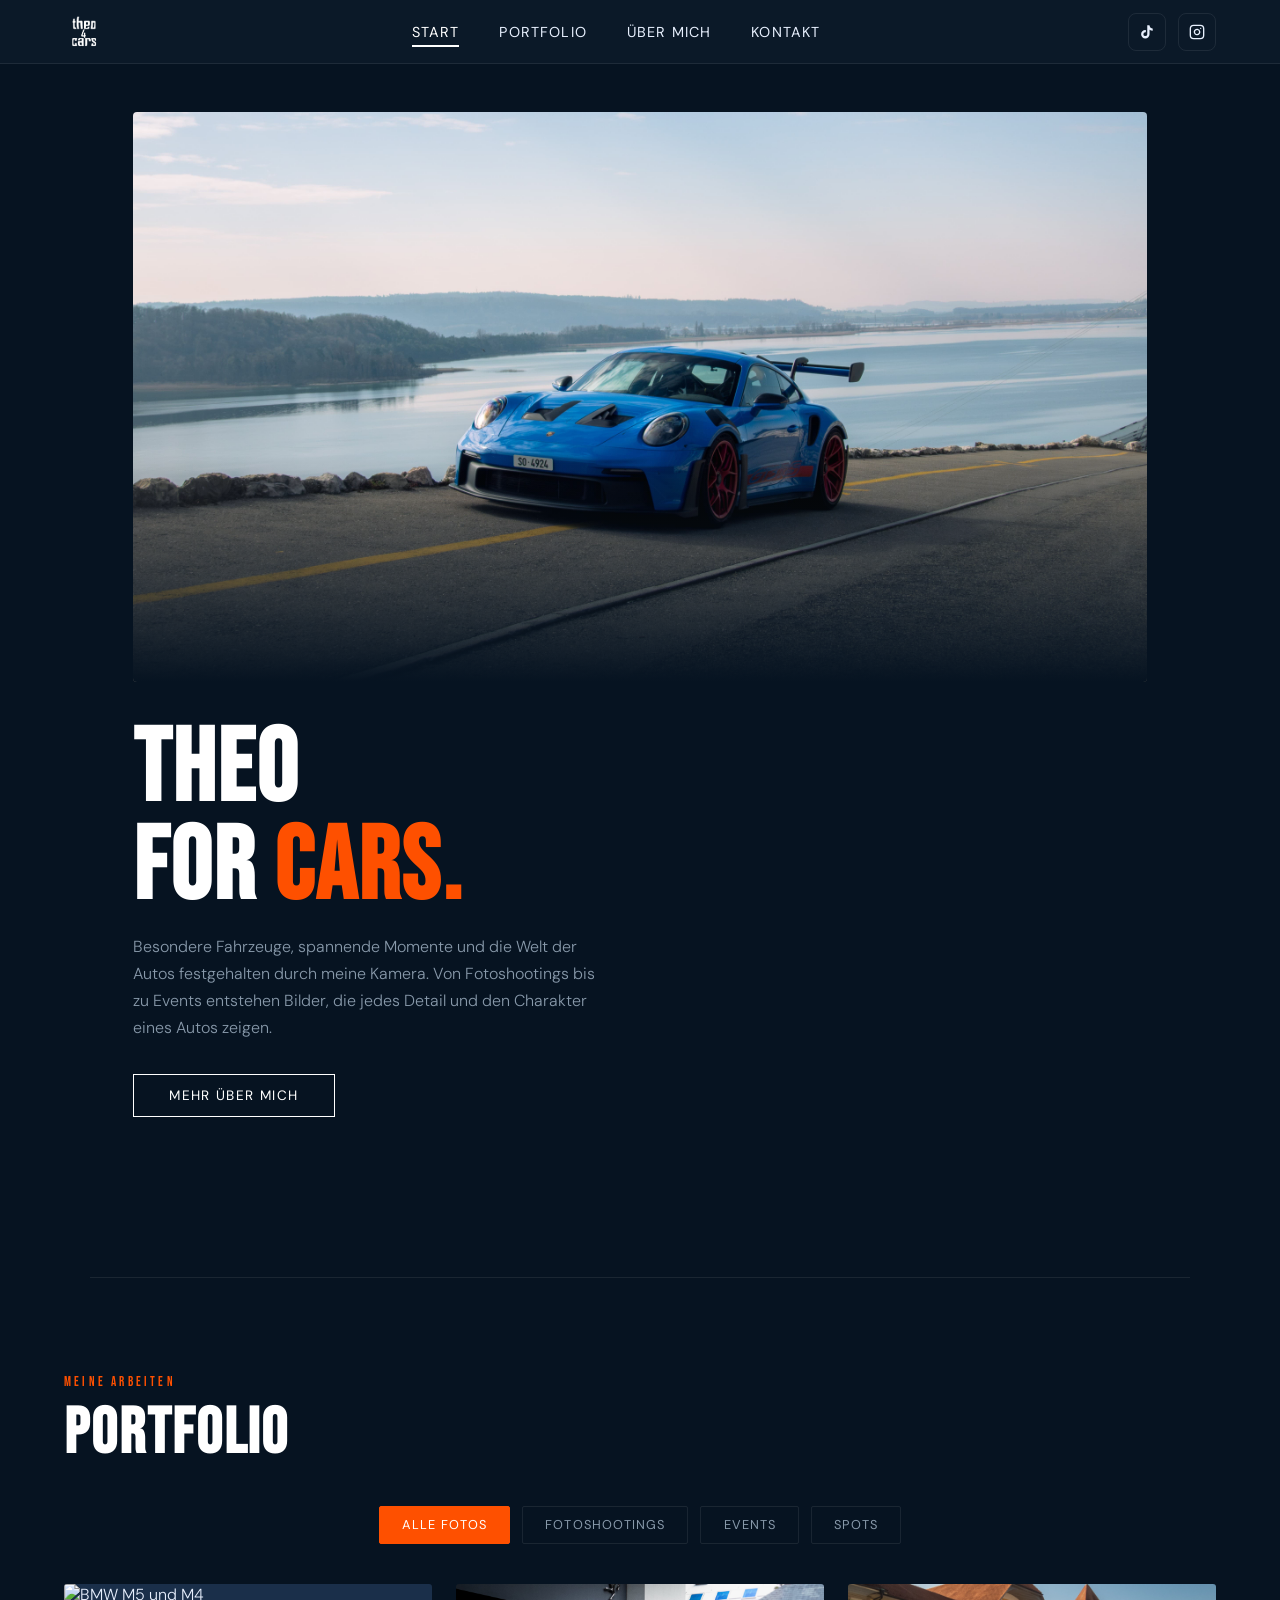
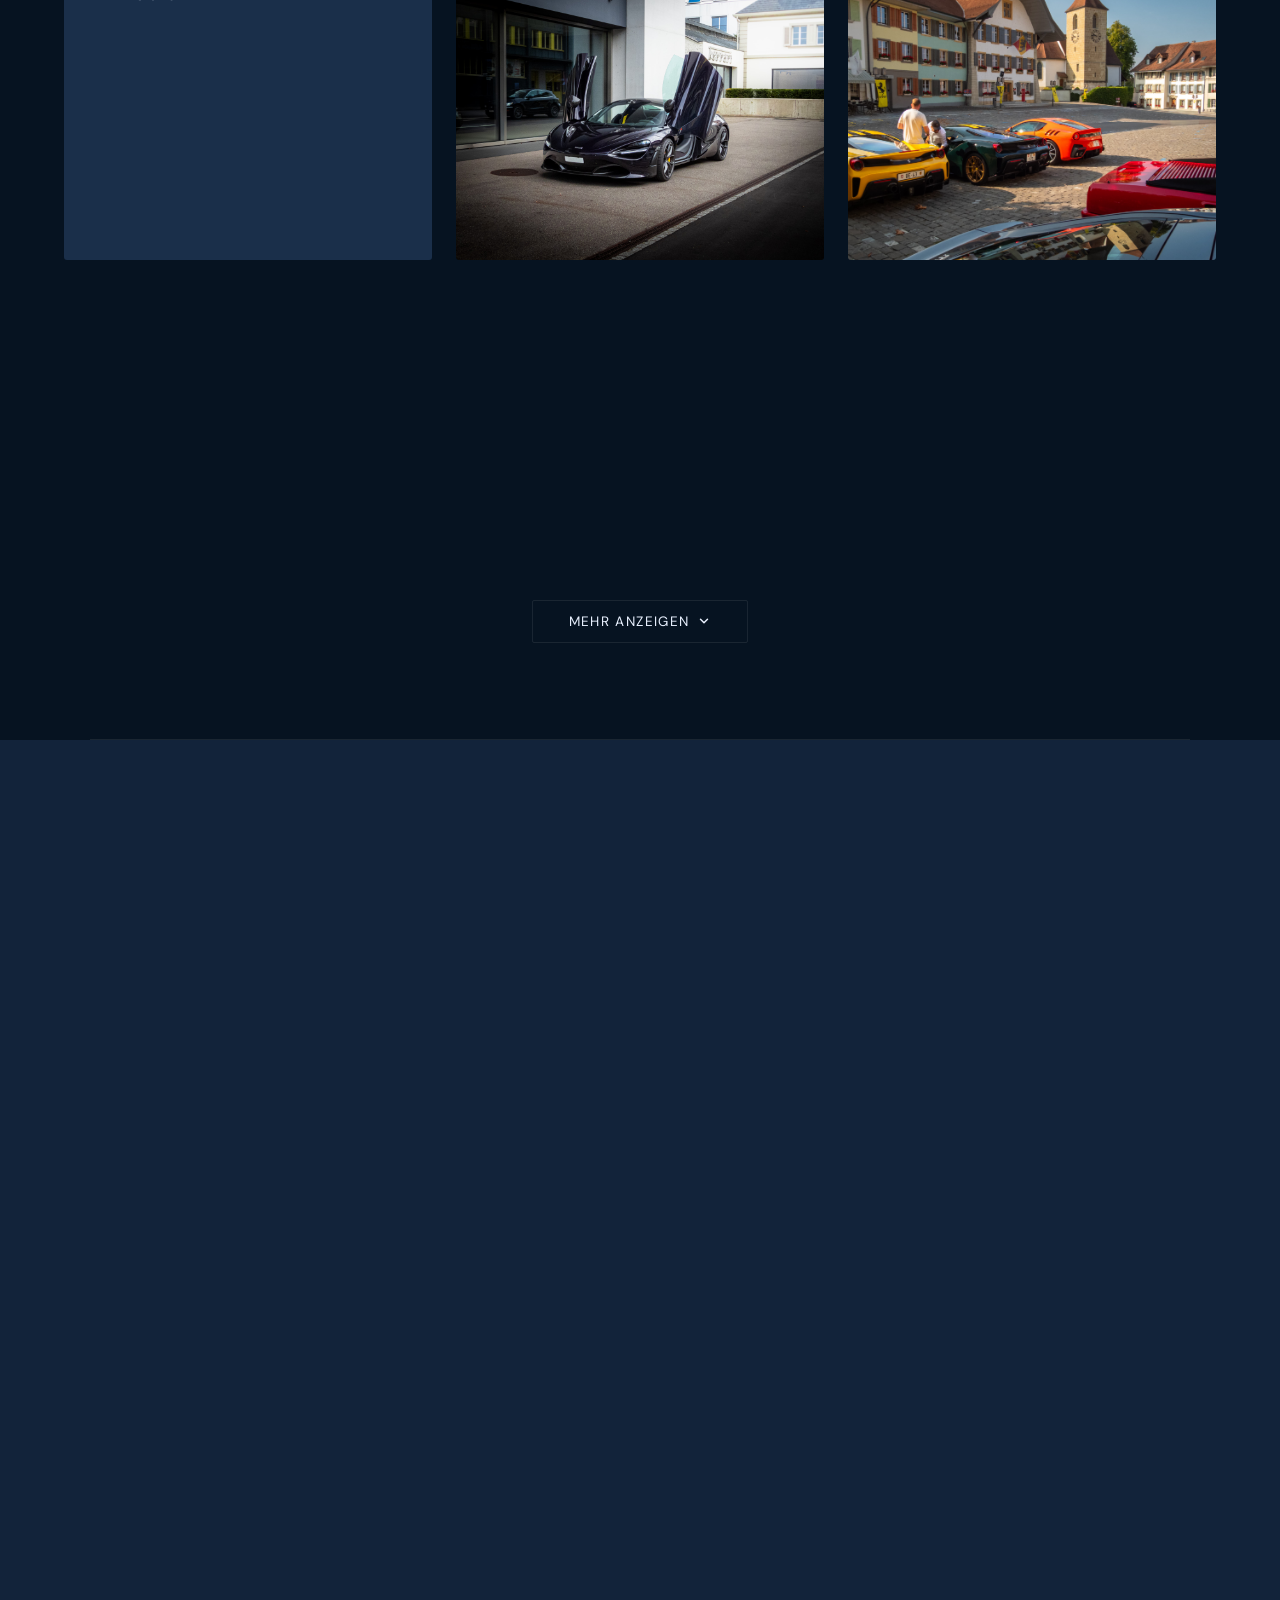
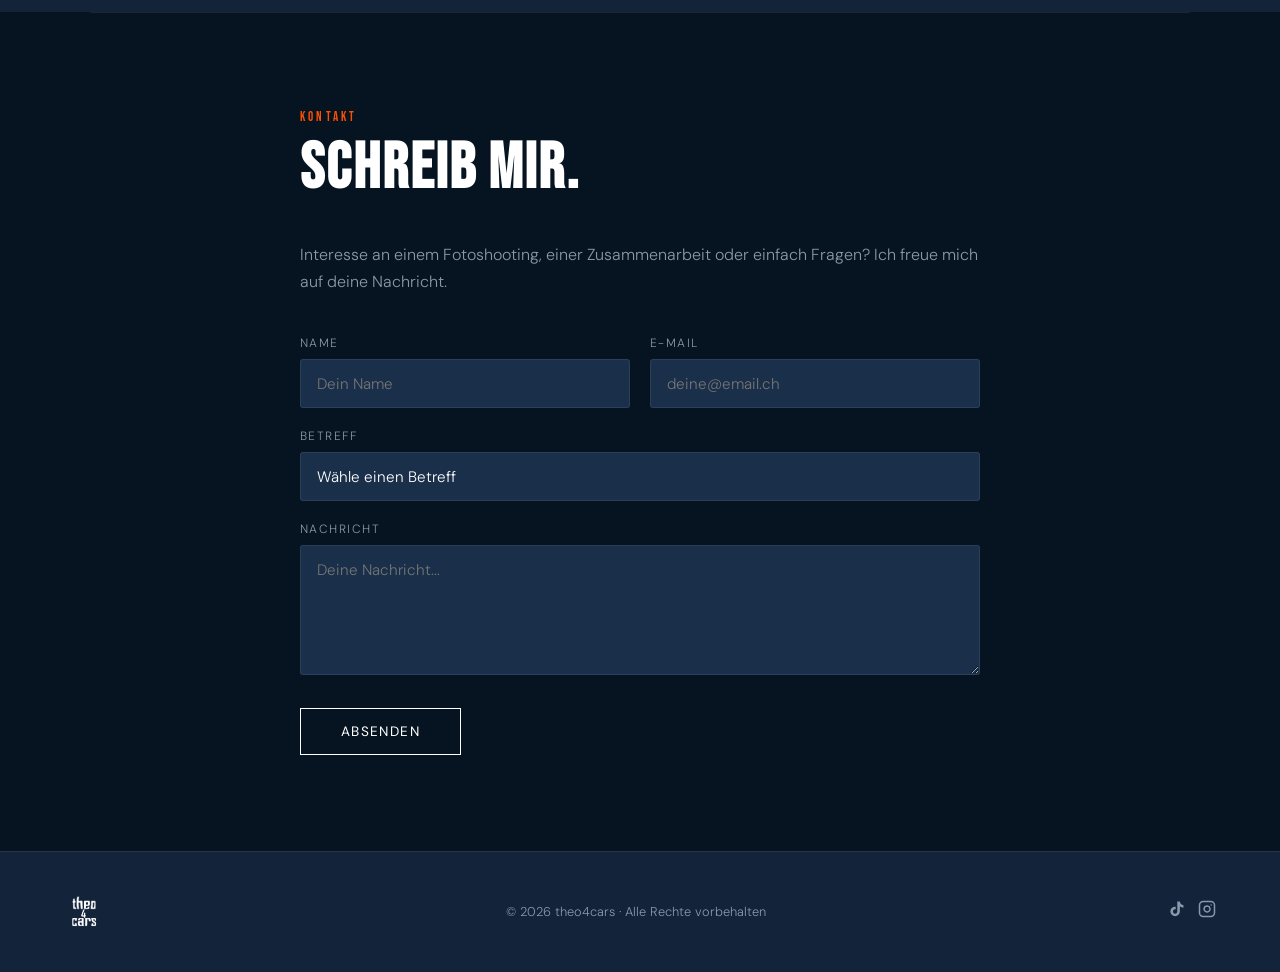
==== test.html @ 9b80bef7 "Add files via upload" ====
<!DOCTYPE html>
<html lang="de">
<head>
  <meta charset="UTF-8" />
  <meta name="viewport" content="width=device-width, initial-scale=1.0" />
  <title>theo4cars</title>
  <link rel="preconnect" href="https://fonts.googleapis.com">
  <link href="https://fonts.googleapis.com/css2?family=Bebas+Neue&family=DM+Sans:wght@300;400;500&display=swap" rel="stylesheet">
  <style>
    :root {
      --navy: #061321;
      --navy-mid: #12233a;
      --navy-light: #1a2f4a;
      --accent: #e8f0fe;
      --white: #ffffff;
      --orange: #fe5000;
      --gray: #8899aa;
      --border: rgba(255,255,255,0.08);
    }

    *, *::before, *::after { box-sizing: border-box; margin: 0; padding: 0; }

    ::selection {
      background: var(--orange);
      color: var(--white);
    }
    ::-moz-selection {
      background: var(--orange);
      color: var(--white);
    }

    html { scroll-behavior: smooth; }

    body {
      background: var(--navy);
      color: var(--accent);
      font-family: 'DM Sans', sans-serif;
      font-weight: 300;
      overflow-x: hidden;
    }

    nav {
      position: fixed;
      top: 0; left: 0; right: 0;
      z-index: 100;
      display: flex;
      align-items: center;
      justify-content: space-between;
      padding: 0 5%;
      height: 64px;
      background: rgba(13,27,42,0.92);
      backdrop-filter: blur(12px);
      border-bottom: 1px solid var(--border);
    }

    .logo {
      display: flex;
      align-items: center;
      text-decoration: none;
      line-height: 1;
    }
    .logo img {
      height: 40px;
      width: auto;
      display: block;
      object-fit: contain;
    }

    .logo-placeholder {
      height: 40px;
      width: 80px;
      border: 1.5px dashed rgba(255,255,255,0.3);
      border-radius: 6px;
      display: flex;
      align-items: center;
      justify-content: center;
      font-size: 0.65rem;
      letter-spacing: 0.06em;
      text-transform: uppercase;
      color: rgba(255,255,255,0.35);
      font-family: 'DM Sans', sans-serif;
      font-weight: 400;
    }

    .nav-links {
      display: flex;
      gap: 2.5rem;
      list-style: none;
    }
    .nav-links a {
      color: var(--accent);
      text-decoration: none;
      font-size: 0.9rem;
      font-weight: 400;
      letter-spacing: 0.08em;
      text-transform: uppercase;
      padding-bottom: 4px;
      border-bottom: 2px solid transparent;
      transition: border-color 0.2s, color 0.2s;
    }
    .nav-links a:hover,
    .nav-links a.active {
      color: var(--white);
      border-color: var(--white);
    }

    .nav-socials {
      display: flex;
      gap: 0.75rem;
    }
    .nav-socials a {
      display: flex;
      align-items: center;
      justify-content: center;
      width: 38px;
      height: 38px;
      border: 1.5px solid var(--border);
      border-radius: 8px;
      color: var(--accent);
      text-decoration: none;
      font-size: 1rem;
      transition: border-color 0.2s, color 0.2s;
    }
    .nav-socials a:hover { border-color: var(--white); color: var(--white); }

    .hamburger {
      display: none;
      flex-direction: column;
      gap: 5px;
      cursor: pointer;
      padding: 4px;
    }
    .hamburger span {
      display: block;
      width: 24px;
      height: 2px;
      background: var(--accent);
      transition: all 0.3s;
    }
    .hamburger.open span:nth-child(1) { transform: translateY(7px) rotate(45deg); }
    .hamburger.open span:nth-child(2) { opacity: 0; }
    .hamburger.open span:nth-child(3) { transform: translateY(-7px) rotate(-45deg); }

    .mobile-menu {
      display: none;
      position: fixed;
      top: 64px; left: 0; right: 0;
      background: rgba(13,27,42,0.98);
      backdrop-filter: blur(12px);
      border-bottom: 1px solid var(--border);
      padding: 1.5rem 5%;
      z-index: 99;
      flex-direction: column;
      gap: 1.5rem;
    }
    .mobile-menu.open { display: flex; }
    .mobile-menu a {
      color: var(--accent);
      text-decoration: none;
      font-size: 1.1rem;
      font-weight: 400;
      letter-spacing: 0.06em;
      text-transform: uppercase;
    }
    .mobile-menu .mob-socials {
      display: flex;
      gap: 1rem;
      margin-top: 0.5rem;
    }

    #Start {
      padding-top: 64px;
      min-height: 100vh;
      display: flex;
      flex-direction: column;
    }

    .hero-image-wrap {
      position: relative;
      width: 88%;
      max-width: 1100px;
      margin: 3rem auto 0;
      overflow: hidden;
      border-radius: 4px;
    }
    .hero-image-wrap img {
      width: 100%;
      height: auto;
      display: block;
      object-fit: cover;
    }
    .hero-img-placeholder {
      width: 100%;
      aspect-ratio: 16/7;
      display: flex;
      flex-direction: column;
      align-items: center;
      justify-content: center;
      gap: 0.75rem;
      background: var(--navy-light);
      border: 2px dashed rgba(255,255,255,0.15);
      border-radius: 4px;
      color: rgba(255,255,255,0.3);
      font-family: 'DM Sans', sans-serif;
    }
    .hero-img-placeholder svg { opacity: 0.4; }
    .hero-img-placeholder span {
      font-size: 0.8rem;
      letter-spacing: 0.12em;
      text-transform: uppercase;
    }
    .hero-image-wrap::after {
      content: '';
      position: absolute;
      inset: 0;
      background: linear-gradient(to bottom, transparent 60%, var(--navy) 100%);
      pointer-events: none;
    }

    .hero-text {
      width: 88%;
      max-width: 1100px;
      margin: 0 auto;
      padding: 2.5rem 0 4rem;
    }
    .hero-text h1 {
      font-family: 'Bebas Neue', cursive;
      font-size: clamp(3rem, 8vw, 6.5rem);
      line-height: 0.95;
      letter-spacing: 0.02em;
      color: var(--white);
      margin-bottom: 1rem;
    }
    .hero-text h1 span { color: var(--orange); }
    .hero-text p {
      max-width: 480px;
      color: var(--gray);
      font-size: 1rem;
      line-height: 1.7;
    }
    .hero-cta {
      display: inline-block;
      margin-top: 2rem;
      padding: 0.75rem 2.2rem;
      border: 1.5px solid var(--white);
      color: var(--white);
      text-decoration: none;
      font-size: 0.85rem;
      letter-spacing: 0.1em;
      text-transform: uppercase;
      font-weight: 400;
      transition: background 0.2s, color 0.2s;
    }
    .hero-cta:hover { background: var(--white); color: var(--navy); }

    section {
      padding: 6rem 5%;
    }
    .section-label {
      font-family: 'Bebas Neue', cursive;
      font-size: 0.8rem;
      letter-spacing: 0.25em;
      color: var(--orange);
      text-transform: uppercase;
      margin-bottom: 0.75rem;
    }
    .section-title {
      font-family: 'Bebas Neue', cursive;
      font-size: clamp(2.5rem, 5vw, 4rem);
      color: var(--white);
      line-height: 1;
      letter-spacing: 0.03em;
      margin-bottom: 2.5rem;
    }

    .divider {
      width: 88%;
      max-width: 1100px;
      margin: 0 auto;
      height: 1px;
      background: var(--border);
    }

    #portfolio { background: var(--navy); }

    .portfolio-filters {
      display: flex;
      flex-wrap: wrap;
      gap: 0.75rem;
      justify-content: center;
      margin-bottom: 2.5rem;
    }

    .filter-btn {
      padding: 0.6rem 1.4rem;
      background: transparent;
      border: 1.5px solid var(--border);
      color: var(--gray);
      font-family: 'DM Sans', sans-serif;
      font-size: 0.8rem;
      font-weight: 400;
      letter-spacing: 0.08em;
      text-transform: uppercase;
      cursor: pointer;
      border-radius: 2px;
      transition: border-color 0.2s, color 0.2s, background 0.2s;
    }
    .filter-btn:hover { border-color: var(--white); color: var(--white); }
    .filter-btn.active {
      background: var(--orange);
      border-color: var(--orange);
      color: var(--white);
    }

    .portfolio-grid {
      display: grid;
      grid-template-columns: repeat(3, 1fr);
      gap: 1.5rem;
      max-width: 1200px;
      margin: 0 auto;
    }

    .portfolio-item {
      position: relative;
      overflow: hidden;
      border-radius: 3px;
      background: var(--navy-light);
      cursor: pointer;
      aspect-ratio: 4/3;
    }
    .portfolio-item img {
      width: 100%;
      height: 100%;
      object-fit: cover;
      display: block;
      transition: transform 0.5s ease;
    }
    .portfolio-item:hover img { transform: scale(1.06); }

    .portfolio-overlay {
      position: absolute;
      inset: 0;
      background: linear-gradient(to top, rgba(13,27,42,0.9) 0%, transparent 55%);
      opacity: 0;
      transition: opacity 0.3s;
      display: flex;
      align-items: flex-end;
      padding: 1.25rem;
    }
    .portfolio-item:hover .portfolio-overlay { opacity: 1; }
    .portfolio-overlay span {
      font-family: 'Bebas Neue', cursive;
      font-size: 1.3rem;
      letter-spacing: 0.06em;
      color: var(--white);
    }

    .ph {
      width: 100%;
      height: 100%;
      object-fit: cover;
    }
    .placeholder-img {
      width: 100%;
      height: 100%;
      display: flex;
      align-items: center;
      justify-content: center;
      font-size: 2.5rem;
    }
    .p1 { background: linear-gradient(135deg, #1a3a5c 0%, #0a1a2e 100%); }
    .p2 { background: linear-gradient(135deg, #2a1a1a 0%, #0e0a0a 100%); }
    .p3 { background: linear-gradient(135deg, #1a2a1a 0%, #0a160a 100%); }
    .p4 { background: linear-gradient(135deg, #2a2a1a 0%, #16140a 100%); }
    .p5 { background: linear-gradient(135deg, #1a1a3a 0%, #0a0a1e 100%); }
    .p6 { background: linear-gradient(135deg, #2a1a2a 0%, #160a16 100%); }

    #about {
      background: var(--navy-mid);
    }
    .about-inner {
      max-width: 1100px;
      margin: 0 auto;
      display: grid;
      grid-template-columns: 1fr 1fr;
      gap: 5rem;
      align-items: center;
    }
    .about-image-wrap {
      position: relative;
    }
    .about-image-wrap::before {
      content: '';
      position: absolute;
      top: -12px;
      left: -12px;
      right: 12px;
      bottom: 12px;
      border: 1.5px solid var(--border);
      border-radius: 3px;
      z-index: 0;
    }
    .about-image-wrap img,
    .about-img-placeholder {
      position: relative;
      z-index: 1;
      width: 100%;
      aspect-ratio: 3/4;
      object-fit: cover;
      border-radius: 3px;
      display: block;
    }
    .about-img-placeholder {
      background: linear-gradient(150deg, #1a3050, #0d1b2a);
      display: flex;
      align-items: center;
      justify-content: center;
      font-size: 4rem;
    }
    .about-text p {
      color: var(--gray);
      font-size: 1rem;
      line-height: 1.8;
      margin-bottom: 1rem;
    }
    .about-stats {
      display: flex;
      gap: 2.5rem;
      margin-top: 2rem;
      padding-top: 2rem;
      border-top: 1px solid var(--border);
    }
    .stat-item { text-align: left; }
    .stat-number {
      font-family: 'Bebas Neue', cursive;
      font-size: 2.8rem;
      color: var(--white);
      line-height: 1;
    }
    .stat-label {
      font-size: 0.8rem;
      letter-spacing: 0.1em;
      text-transform: uppercase;
      color: var(--gray);
      margin-top: 0.2rem;
    }

    #Kontakt { background: var(--navy); }
    .Kontakt-inner {
      max-width: 680px;
      margin: 0 auto;
    }
    .Kontakt-intro {
      color: var(--gray);
      font-size: 1rem;
      line-height: 1.7;
      margin-bottom: 2.5rem;
    }

    .form-group {
      margin-bottom: 1.25rem;
    }
    .form-group label {
      display: block;
      font-size: 0.75rem;
      letter-spacing: 0.12em;
      text-transform: uppercase;
      color: var(--gray);
      margin-bottom: 0.5rem;
    }
    .form-group input,
    .form-group textarea,
    .form-group select {
      width: 100%;
      background: var(--navy-light);
      border: 1px solid var(--border);
      border-radius: 3px;
      color: var(--white);
      font-family: 'DM Sans', sans-serif;
      font-size: 0.95rem;
      font-weight: 300;
      padding: 0.85rem 1rem;
      outline: none;
      transition: border-color 0.2s;
      appearance: none;
    }
    .form-group input:focus,
    .form-group textarea:focus,
    .form-group select:focus { border-color: rgba(255,255,255,0.4); }
    .form-group textarea { resize: vertical; min-height: 130px; }

    .form-row { display: grid; grid-template-columns: 1fr 1fr; gap: 1.25rem; }

    .btn-submit {
      display: inline-block;
      margin-top: 0.5rem;
      padding: 0.85rem 2.5rem;
      background: transparent;
      border: 1.5px solid var(--white);
      color: var(--white);
      font-family: 'DM Sans', sans-serif;
      font-size: 0.85rem;
      letter-spacing: 0.1em;
      text-transform: uppercase;
      cursor: pointer;
      transition: background 0.2s, color 0.2s;
    }
    .btn-submit:hover { background: var(--white); color: var(--navy); }

    .form-success {
      display: none;
      padding: 1rem 1.5rem;
      border: 1px solid rgba(100,200,100,0.3);
      background: rgba(100,200,100,0.08);
      border-radius: 3px;
      color: #8de08d;
      font-size: 0.95rem;
      margin-top: 1rem;
    }

    footer {
      background: var(--navy-mid);
      border-top: 1px solid var(--border);
      padding: 2.5rem 5%;
      display: flex;
      align-items: center;
      justify-content: space-between;
      flex-wrap: wrap;
      gap: 1rem;
    }
    footer .logo { font-size: 1.2rem; }
    footer p {
      color: var(--gray);
      font-size: 0.8rem;
    }
    footer .footer-socials {
      display: flex;
      gap: 0.75rem;
    }
    footer .footer-socials a {
      color: var(--gray);
      text-decoration: none;
      font-size: 1.1rem;
      transition: color 0.2s;
    }
    footer .footer-socials a:hover { color: var(--white); }

    @media (max-width: 900px) {
      .portfolio-grid { grid-template-columns: repeat(2, 1fr); }
      .about-inner { grid-template-columns: 1fr; gap: 3rem; }
      .about-image-wrap { max-width: 400px; }
    }

    @media (max-width: 640px) {
      .nav-links, .nav-socials { display: none; }
      .hamburger { display: flex; }
      .portfolio-grid { grid-template-columns: 1fr 1fr; gap: 0.75rem; }
      .form-row { grid-template-columns: 1fr; }
      .hero-image-wrap { width: 100%; border-radius: 0; }
      .hero-text { width: 90%; }
      .about-stats { gap: 1.5rem; flex-wrap: wrap; }
      footer { flex-direction: column; text-align: center; }
    }

    @media (max-width: 420px) {
      .portfolio-grid { grid-template-columns: 1fr; }
    }

    @media (max-width: 400px) {
      section { padding: 4.5rem 5% 5rem; }
      .hero-text { padding: 2rem 0 3rem; }
      .hero-cta, .btn-more { padding: 0.7rem 1.6rem; font-size: 0.8rem; }
      .filter-btn { padding: 0.55rem 1.1rem; font-size: 0.75rem; }
      .about-stats { gap: 1.25rem; }
      .stat-number { font-size: 2.2rem; }
      .form-row { gap: 1rem; }
    }

    .fade-up {
      opacity: 0;
      transform: translateY(24px);
      transition: opacity 0.6s ease, transform 0.6s ease;
    }
    .fade-up.visible {
      opacity: 1;
      transform: translateY(0);
    }

    .btn-more {
      display: inline-flex;
      align-items: center;
      gap: 0.5rem;
      padding: 0.75rem 2.2rem;
      background: transparent;
      border: 1.5px solid var(--border);
      color: var(--accent);
      font-family: 'DM Sans', sans-serif;
      font-size: 0.85rem;
      font-weight: 400;
      letter-spacing: 0.1em;
      text-transform: uppercase;
      cursor: pointer;
      border-radius: 2px;
      transition: border-color 0.2s, color 0.2s;
    }
    .btn-more:hover { border-color: var(--white); color: var(--white); }
    .btn-more.open #btnMoreIcon { transform: rotate(180deg); }

    .portfolio-extra {
      animation: fadeInItem 0.4s ease forwards;
    }
    .portfolio-item.extra-hidden { display: none !important; }
    .portfolio-item.filtered-out { display: none !important; }
    @keyframes fadeInItem {
      from { opacity: 0; transform: translateY(16px); }
      to   { opacity: 1; transform: translateY(0); }
    }

    .gallery-overlay {
      display: none;
      position: fixed;
      inset: 0;
      z-index: 1000;
      background: var(--navy);
      flex-direction: column;
      overflow-y: auto;
      animation: galFadeIn 0.3s ease;
    }
    .gallery-overlay.active { display: flex; }
    @keyframes galFadeIn {
      from { opacity: 0; transform: translateY(20px); }
      to   { opacity: 1; transform: translateY(0); }
    }

    .gal-header {
      position: sticky;
      top: 0;
      z-index: 10;
      width: 100%;
      display: flex;
      align-items: center;
      justify-content: space-between;
      padding: 1.1rem 5%;
      background: rgba(6,19,33,0.96);
      backdrop-filter: blur(14px);
      border-bottom: 1px solid var(--border);
    }
    .gal-title {
      font-family: 'Bebas Neue', cursive;
      font-size: clamp(1.8rem, 4vw, 3rem);
      letter-spacing: 0.05em;
      color: var(--white);
      line-height: 1;
    }
    .gal-title span { color: var(--orange); }

    .gal-close {
      background: none;
      border: 1.5px solid var(--border);
      color: var(--accent);
      width: 42px;
      height: 42px;
      border-radius: 8px;
      cursor: pointer;
      display: flex;
      align-items: center;
      justify-content: center;
      transition: border-color 0.2s, color 0.2s;
      flex-shrink: 0;
    }
    .gal-close:hover { border-color: var(--white); color: var(--white); }

    .gal-body {
      padding: 2.5rem 5% 4rem;
      width: 100%;
      max-width: 1300px;
      margin: 0 auto;
    }

    .gal-count {
      font-size: 0.75rem;
      letter-spacing: 0.15em;
      text-transform: uppercase;
      color: var(--gray);
      margin-bottom: 1.5rem;
    }

    .gal-grid {
      columns: 3;
      column-gap: 0.6rem;
    }
    .gal-photo {
      break-inside: avoid;
      overflow: hidden;
      border-radius: 3px;
      background: var(--navy-light);
      cursor: pointer;
      margin-bottom: 0.6rem;
      display: block;
    }
    .gal-photo img {
      width: 100%;
      height: auto;
      display: block;
      transition: transform 0.45s ease;
    }
    .gal-photo:hover img { transform: scale(1.04); }

    .photo-viewer {
      display: none;
      position: fixed;
      inset: 0;
      z-index: 1100;
      background: rgba(4,12,22,0.97);
      align-items: center;
      justify-content: center;
    }
    .photo-viewer.active { display: flex; }
    .photo-viewer img {
      max-width: 92vw;
      max-height: 90vh;
      object-fit: contain;
      border-radius: 3px;
      display: block;
      animation: galFadeIn 0.2s ease;
    }
    .pv-close {
      position: fixed;
      top: 1.2rem;
      right: 1.5rem;
      background: rgba(6,19,33,0.8);
      border: 1.5px solid var(--border);
      color: var(--accent);
      width: 42px; height: 42px;
      border-radius: 8px;
      cursor: pointer;
      display: flex;
      align-items: center;
      justify-content: center;
      transition: border-color 0.2s, color 0.2s;
      z-index: 1101;
    }
    .pv-close:hover { border-color: var(--white); color: var(--white); }
    .pv-arrow {
      position: fixed;
      top: 50%;
      transform: translateY(-50%);
      background: rgba(6,19,33,0.7);
      border: 1.5px solid var(--border);
      color: var(--accent);
      width: 46px; height: 46px;
      border-radius: 8px;
      cursor: pointer;
      display: flex;
      align-items: center;
      justify-content: center;
      transition: border-color 0.2s, color 0.2s;
      z-index: 1101;
    }
    .pv-arrow:hover { border-color: var(--white); color: var(--white); }
    .pv-prev { left: 1rem; }
    .pv-next { right: 1rem; }

    @media (max-width: 768px) {
      .gal-grid { columns: 2; column-gap: 0.5rem; }
      .gal-photo { margin-bottom: 0.5rem; }
    }
    @media (max-width: 480px) {
      .gal-grid { columns: 1; }
      .gal-header { padding: 0.9rem 5%; }
      .pv-close { width: 38px; height: 38px; top: 0.8rem; right: 1rem; }
      .pv-arrow { width: 38px; height: 38px; }
      .pv-prev { left: 0.5rem; }
      .pv-next { right: 0.5rem; }
    }
  </style>
</head>
<body>

<nav>
  <a href="#Start" class="logo">
    <img src="logo_transparent.png" alt="theo4cars Logo">
  </a>
  <ul class="nav-links">
    <li><a href="#Start" class="active">Start</a></li>
    <li><a href="#portfolio">Portfolio</a></li>
    <li><a href="#about">Über mich</a></li>
    <li><a href="#Kontakt">Kontakt</a></li>
  </ul>
  <div class="nav-socials">
    <a href="https://www.tiktok.com/@theo4cars" title="TikTok" aria-label="TikTok">
      <svg width="16" height="16" viewBox="0 0 24 24" fill="currentColor"><path d="M19.59 6.69a4.83 4.83 0 0 1-3.77-4.25V2h-3.45v13.67a2.89 2.89 0 0 1-2.88 2.5 2.89 2.89 0 0 1-2.89-2.89 2.89 2.89 0 0 1 2.89-2.89c.28 0 .54.04.79.1V9.01a6.33 6.33 0 0 0-.79-.05 6.34 6.34 0 0 0-6.34 6.34 6.34 6.34 0 0 0 6.34 6.34 6.34 6.34 0 0 0 6.33-6.34V8.69a8.18 8.18 0 0 0 4.78 1.52V6.74a4.85 4.85 0 0 1-1.01-.05z"/></svg>
    </a>
    <a href="https://www.instagram.com/theo4cars" title="Instagram" aria-label="Instagram">
      <svg width="16" height="16" viewBox="0 0 24 24" fill="none" stroke="currentColor" stroke-width="2" stroke-linecap="round" stroke-linejoin="round"><rect x="2" y="2" width="20" height="20" rx="5" ry="5"/><path d="M16 11.37A4 4 0 1 1 12.63 8 4 4 0 0 1 16 11.37z"/><line x1="17.5" y1="6.5" x2="17.51" y2="6.5"/></svg>
    </a>
  </div>
  <div class="hamburger" id="hamburger" aria-label="Menü öffnen">
    <span></span><span></span><span></span>
  </div>
</nav>

<div class="mobile-menu" id="mobileMenu">
  <a href="#Start" onclick="closeMobile()">Start</a>
  <a href="#portfolio" onclick="closeMobile()">Portfolio</a>
  <a href="#about" onclick="closeMobile()">Über mich</a>
  <a href="#Kontakt" onclick="closeMobile()">Kontakt</a>
  <div class="mob-socials">
    <a href="https://www.tiktok.com/@theo4cars" title="TikTok">
      <svg width="20" height="20" viewBox="0 0 24 24" fill="currentColor"><path d="M19.59 6.69a4.83 4.83 0 0 1-3.77-4.25V2h-3.45v13.67a2.89 2.89 0 0 1-2.88 2.5 2.89 2.89 0 0 1-2.89-2.89 2.89 2.89 0 0 1 2.89-2.89c.28 0 .54.04.79.1V9.01a6.33 6.33 0 0 0-.79-.05 6.34 6.34 0 0 0-6.34 6.34 6.34 6.34 0 0 0 6.34 6.34 6.34 6.34 0 0 0 6.33-6.34V8.69a8.18 8.18 0 0 0 4.78 1.52V6.74a4.85 4.85 0 0 1-1.01-.05z"/></svg>
    </a>
    <a href="https://www.instagram.com/theo4cars" title="Instagram">
      <svg width="20" height="20" viewBox="0 0 24 24" fill="none" stroke="currentColor" stroke-width="2" stroke-linecap="round" stroke-linejoin="round"><rect x="2" y="2" width="20" height="20" rx="5" ry="5"/><path d="M16 11.37A4 4 0 1 1 12.63 8 4 4 0 0 1 16 11.37z"/><line x1="17.5" y1="6.5" x2="17.51" y2="6.5"/></svg>
    </a>
  </div>
</div>


<section id="Start">
  <div class="hero-image-wrap fade-up">
    <img src="hero.jpg" alt="theo4cars Hero Bild">
  </div>
  <div class="hero-text fade-up">
    
    <h1>Theo <br>for <span>Cars.</span></h1>
    
    <p>Besondere Fahrzeuge, spannende Momente und die Welt der Autos festgehalten durch meine Kamera. Von Fotoshootings bis zu Events entstehen Bilder, die jedes Detail und den Charakter eines Autos zeigen.</p>
    <a href="#about" class="hero-cta">Mehr Über mich</a>
  </div>
</section>

<div class="divider"></div>

<section id="portfolio">
  <div style="max-width:1200px;margin:0 auto;">
    <p class="section-label fade-up">Meine Arbeiten</p>
    <h2 class="section-title fade-up">Portfolio</h2>

    <div class="portfolio-filters fade-up" id="portfolioFilters">
      <button class="filter-btn active" data-filter="all">Alle Fotos</button>
      <button class="filter-btn" data-filter="shooting">Fotoshootings</button>
      <button class="filter-btn" data-filter="event">Events</button>
      <button class="filter-btn" data-filter="spot">Spots</button>
    </div>

    <div class="portfolio-grid" id="portfolioGrid">

      <div class="portfolio-item fade-up" data-category="shooting" onclick="openGallery('bmw')">
  <img src="BMW.jpg" alt="BMW M5 und M4"/>
  <div class="portfolio-overlay"><span>BMW M5 und M4</span></div>
</div>

      <div class="portfolio-item fade-up" data-category="spot" onclick="openGallery('mclaren')">
        <img src="720s.jpg" alt="McLaren 720s"/>
        <div class="portfolio-overlay"><span>McLaren 720s</span></div>
</div>

      
      <div class="portfolio-item fade-up" data-category="event" onclick="openGallery('aarberg')">
        <img src="Aarberg.jpg" alt="Ferrari Treffen Aarberg"/>
         <div class="portfolio-overlay"><span>Ferrari Treffen Aarberg</span></div>
</div>

      <div class="portfolio-item fade-up" data-category="shooting" onclick="openGallery('e63')">
        <img src="E63.jpg" alt="Mercedes E63"/>
        <div class="portfolio-overlay"><span>Mercedes E63</span></div>
      </div>

      <div class="portfolio-item fade-up" data-category="shooting" onclick="openGallery('rs4')">
        <img src="RS4.jpg" alt="Audi RS4"/>
        <div class="portfolio-overlay"><span>Audi RS4</span></div>
      </div>

      <div class="portfolio-item fade-up" data-category="shooting" onclick="openGallery('fordgt')">
        <img src="Ford GT MKIV.jpg" alt="Ford GT MKIV"/>
        <div class="portfolio-overlay"><span>Ford GT MKIV</span></div>
      </div>


      <div class="portfolio-item portfolio-extra extra-hidden" data-category="shooting" onclick="openGallery('huracan')">
        <img src="Huracan.jpg" alt="Lamborghini Huracán"/>
        <div class="portfolio-overlay"><span>Lamborghini Huracán</span></div>
      </div>

      <div class="portfolio-item portfolio-extra extra-hidden" data-category="spot" onclick="openGallery('chiron')">
        <img src="Chiron.jpg" alt="Bugatti Chiron"/>
        <div class="portfolio-overlay"><span>Bugatti Chiron</span></div>
      </div>

      <div class="portfolio-item portfolio-extra extra-hidden" data-category="shooting" onclick="openGallery('gt3rs')">
        <img src="GT3RS.jpg" alt="Porsche 992 GT3RS"/>
        <div class="portfolio-overlay"><span>Porsche 992 GT3RS</span></div>
      </div>

      <div class="portfolio-item portfolio-extra extra-hidden" data-category="event" onclick="openGallery('theice')">
        <img src="Theice.jpg" alt="Agera Prototype"/>
        <div class="portfolio-overlay"><span>The ICE 2025</span></div>
      </div>

      <div class="portfolio-item portfolio-extra extra-hidden" data-category="event" onclick="openGallery('como')">
        <img src="Como.jpg" alt="Como Porsche"/>
        <div class="portfolio-overlay"><span>FuoriConcorso 2026</span></div>
      </div>

      <div class="portfolio-item portfolio-extra extra-hidden" data-category="spot" onclick="openGallery('gt3rs-olive')">
        <img src="GT3RS_Olive.jpg" alt="Porsche 992 GT3RS (Olive)"/>
        <div class="portfolio-overlay"><span>Porsche 992 GT3RS</span></div>
      </div>

      <div class="portfolio-item portfolio-extra extra-hidden" data-category="spot" onclick="openGallery('valkyrie')">
        <img src="Valkyrie.jpg" alt="Valkyrie"/>
        <div class="portfolio-overlay"><span>Aston Martin Valkyrie Spider</span></div>
      </div>

      <div class="portfolio-item portfolio-extra extra-hidden" data-category="spot" onclick="openGallery('naran')">
        <img src="Naran.jpg" alt="Naran"/>
        <div class="portfolio-overlay"><span>Naran Hyper Coupé</span></div>
      </div>

      <div class="portfolio-item portfolio-extra extra-hidden" data-category="spot" onclick="openGallery('918')">
        <img src="918.jpg" alt="Porsche 918 Spyder"/>
        <div class="portfolio-overlay"><span>Porsche 918 Spyder</span></div>
      </div>

    </div>

    <div style="text-align:center;margin-top:2.5rem;">
      <button class="btn-more" id="btnMore" onclick="togglePortfolio()">
        <span id="btnMoreText">Mehr anzeigen</span>
        <svg id="btnMoreIcon" width="14" height="14" viewBox="0 0 24 24" fill="none" stroke="currentColor" stroke-width="2.5" stroke-linecap="round" stroke-linejoin="round" style="transition:transform 0.3s"><polyline points="6 9 12 15 18 9"/></svg>
      </button>
    </div>
  </div>
</section>

<div class="divider"></div>

<!-- ABOUT -->
<section id="about">
  <div class="about-inner">
    <div class="about-image-wrap fade-up">
      
      <img src="Theo.jpg" alt="Foto von Theo">
    </div>
    <div class="about-text fade-up">
      <p class="section-label" style="color:var(--orange)">Über mich</p>

      <h2 class="section-title">Das bin ich.</h2>
      
      <p>Ich heisse <strong style="color:var(--white)">Theo</strong>, komme aus <strong style="color:var(--white)">Bern</strong> und bin <strong style="color:var(--white)">Mediamatiker</strong> im ersten Lehrjahr.</p>
      <p>Auf <strong style="color:var(--white)">@theo4cars</strong> teile ich meine Leidenschaft für Autos und Fotografie. Mit meiner Kamera halte ich besondere Fahrzeuge und schöne Momente fest und teile meine Begeisterung mit anderen.</p>
      <p>Ob Fotoshootings, Car Events oder interessante Autos, die ich unterwegs entdecke. Ich versuche jeden Moment so einzufangen, dass die Stimmung und die Details gut zur Geltung kommen.</p>
      <p> <strong style="color:var(--white)">Fun Fact:</strong> Die Zahl „4“ in @theo4cars hat eine besondere Bedeutung. Sie steht für „Four“ und verbindet sich durch die ähnliche Aussprache mit dem Wort „For“. So entstand der Name <strong style="color:var(--white)">"theo for cars"</strong>.</p>
      <div class="about-stats">
        
        <div class="stat-item">
          <div class="stat-number">10+</div>
          <div class="stat-label">Shootings</div>
        </div>
        <div class="stat-item">
          <div class="stat-number">20+</div>
          <div class="stat-label">Events</div>
        </div>
        <div class="stat-item">
          <div class="stat-number">5k+</div>
          <div class="stat-label">Followers</div>
        </div>
      </div>
    </div>
  </div>
</section>

<div class="divider"></div>

<!-- Kontakt -->
<section id="Kontakt">
  <div class="Kontakt-inner">
    <p class="section-label fade-up">Kontakt</p>
    
    <h2 class="section-title fade-up">Schreib mir.</h2>
    
    <p class="Kontakt-intro fade-up">Interesse an einem Fotoshooting, einer Zusammenarbeit oder einfach Fragen? Ich freue mich auf deine Nachricht.</p>

    <form id="KontaktForm" novalidate>
      <div class="form-row">
        <div class="form-group fade-up">
          <label for="name">Name</label>
          <input type="text" id="name" name="name" placeholder="Dein Name" required />
        </div>
        <div class="form-group fade-up">
          <label for="email">E-Mail</label>
          <input type="email" id="email" name="email" placeholder="deine@email.ch" required />
        </div>
      </div>
      <div class="form-group fade-up">
        
        <label for="subject">Betreff</label>
        <select id="subject" name="subject" required>
          <option value="" disabled selected hidden>Wähle einen Betreff</option>
          <option value="shooting">Fotoshooting Anfrage</option>
          <option value="event">Event Kooperation</option>
          <option value="social">Social Media</option>
          <option value="other">Sonstiges</option>
        </select>
      </div>
      <div class="form-group fade-up">
        <label for="message">Nachricht</label>
        <textarea id="message" name="message" placeholder="Deine Nachricht..." required></textarea>
      </div>
      <button type="submit" class="btn-submit fade-up">Absenden</button>
      <div class="form-success" id="formSuccess">
        ✓ Nachricht gesendet! Ich melde mich so bald wie möglich.
      </div>
    </form>
  </div>
</section>


<footer>
  
  <a href="#Start" class="logo">
    <img src="logo_transparent.png" alt="theo4cars Logo">
  </a>
  
  <p>© 2026 theo4cars · Alle Rechte vorbehalten</p>
  <div class="footer-socials">
    
    <a href="https://www.tiktok.com/@theo4cars" title="TikTok">
      <svg width="18" height="18" viewBox="0 0 24 24" fill="currentColor"><path d="M19.59 6.69a4.83 4.83 0 0 1-3.77-4.25V2h-3.45v13.67a2.89 2.89 0 0 1-2.88 2.5 2.89 2.89 0 0 1-2.89-2.89 2.89 2.89 0 0 1 2.89-2.89c.28 0 .54.04.79.1V9.01a6.33 6.33 0 0 0-.79-.05 6.34 6.34 0 0 0-6.34 6.34 6.34 6.34 0 0 0 6.34 6.34 6.34 6.34 0 0 0 6.33-6.34V8.69a8.18 8.18 0 0 0 4.78 1.52V6.74a4.85 4.85 0 0 1-1.01-.05z"/></svg>
    </a>
    <a href="https://www.instagram.com/theo4cars" title="Instagram">
      <svg width="18" height="18" viewBox="0 0 24 24" fill="none" stroke="currentColor" stroke-width="2" stroke-linecap="round" stroke-linejoin="round"><rect x="2" y="2" width="20" height="20" rx="5" ry="5"/><path d="M16 11.37A4 4 0 1 1 12.63 8 4 4 0 0 1 16 11.37z"/><line x1="17.5" y1="6.5" x2="17.51" y2="6.5"/></svg>
    </a>
  </div>
</footer>

<div class="gallery-overlay" id="galleryOverlay">
  <div class="gal-header">
    <div class="gal-title" id="galTitle">BMW M4 und <span>M5</span></div>
    <button class="gal-close" onclick="closeGallery()" aria-label="Schliessen">
      <svg width="16" height="16" viewBox="0 0 24 24" fill="none" stroke="currentColor" stroke-width="2.5" stroke-linecap="round"><line x1="18" y1="6" x2="6" y2="18"/><line x1="6" y1="6" x2="18" y2="18"/></svg>
    </button>
  </div>
  <div class="gal-body">
    <div class="gal-count" id="galCount"></div>
    <div class="gal-grid" id="galGrid"></div>
  </div>
</div>

<div class="photo-viewer" id="photoViewer">
  <button class="pv-close" onclick="closePhotoViewer()" aria-label="Schliessen">
    <svg width="16" height="16" viewBox="0 0 24 24" fill="none" stroke="currentColor" stroke-width="2.5" stroke-linecap="round"><line x1="18" y1="6" x2="6" y2="18"/><line x1="6" y1="6" x2="18" y2="18"/></svg>
  </button>
  <button class="pv-arrow pv-prev" onclick="pvNavigate(-1)" aria-label="Vorheriges">
    <svg width="18" height="18" viewBox="0 0 24 24" fill="none" stroke="currentColor" stroke-width="2.5" stroke-linecap="round" stroke-linejoin="round"><polyline points="15 18 9 12 15 6"/></svg>
  </button>
  <img id="pvImg" src="" alt="" />
  <button class="pv-arrow pv-next" onclick="pvNavigate(1)" aria-label="Nächstes">
    <svg width="18" height="18" viewBox="0 0 24 24" fill="none" stroke="currentColor" stroke-width="2.5" stroke-linecap="round" stroke-linejoin="round"><polyline points="9 18 15 12 9 6"/></svg>
  </button>
</div>

<script>

  const GALLERIES = {
    bmw: {
      title: 'BMW M4 und M5',
      photos: [
        'BMW.jpg',
        'BMW_2.jpg',
        'BMW_3.jpg',
        'BMW_4.jpg',
        'BMW_5.jpg',
        'BMW_6.jpg',
        'BMW_7.jpg',
        'BMW_8.jpg',
      ]
    },
    mclaren: {
      title: 'McLaren 720s',
      photos: [
        '720s.jpg',
        '720s_2.jpg',
        '720s_3.jpg',
        '720s_4.jpg',
        '720s_5.jpg',
        '720s_6.jpg',
      ]
    },
    aarberg: {
      title: 'Ferrari Treffen Aarberg',
      photos: [
        'Aarberg.jpg',
        'Aarberg_2.jpg',
        'Aarberg_3.jpg',
        'Aarberg_4.jpg',
        'Aarberg_5.jpg',
        'Aarberg_6.jpg',
        'Aarberg_7.jpg',
        'Aarberg_8.jpg',
        'Aarberg_9.jpg',
        'Aarberg_10.jpg',
        'Aarberg_11.jpg',
      ]
    },
    e63: {
      title: 'Mercedes E63',
      photos: [
        'E63.jpg',
        'E63_2.jpg',
        'E63_3.jpg',
        'E63_4.jpg',
        'E63_5.jpg',
        'E63_6.jpg',
      ]
    },
    rs4: {
      title: 'Audi RS4',
      photos: [
        'RS4.jpg',
        'RS4_2.jpg',
        'RS4_3.jpg',
        'RS4_4.jpg',
        'RS4_5.jpg',
        'RS4_6.jpg',
      ]
    },
    fordgt: {
      title: 'Ford GT MKIV',
      photos: [
        'Ford GT MKIV.jpg',
        'Ford GT MKIV_2.jpg',
        'Ford GT MKIV_3.jpg',
        'Ford GT MKIV_4.jpg',
        'Ford GT MKIV_5.jpg',
        'Ford GT MKIV_6.jpg',
      ]
    },
    huracan: {
      title: 'Lamborghini Huracán',
      photos: [
        'Huracan.jpg',
        'Huracan_2.jpg',
        'Huracan_3.jpg',
        'Huracan_4.jpg',
        'Huracan_5.jpg',
        'Huracan_6.jpg',
      ]
    },
    chiron: {
      title: 'Bugatti Chiron',
      photos: [
        'Chiron.jpg',
        'Chiron_2.jpg',
        'Chiron_3.jpg',
      ]
    },
    gt3rs: {
      title: 'Porsche 992 GT3RS',
      photos: [
        'GT3RS.jpg',
        'GT3RS_2.jpg',
        'GT3RS_3.jpg',
        'GT3RS_4.jpg',
        'GT3RS_5.jpg',
        'GT3RS_6.jpg',
        'GT3RS_7.jpg',
        'GT3RS_8.jpg',
      ]
    },
    theice: {
      title: 'The ICE 2025',
      photos: [
        'Theice.jpg',
        'Theice_2.jpg',
        'Theice_3.jpg',
        'Theice_4.jpg',
        'Theice_5.jpg',
        'Theice_6.jpg',
        'Theice_7.jpg',
        'Theice_8.jpg',
        'Theice_9.jpg',
      ]
    },
    como: {
      title: 'FuoriConcorso 2026',
      photos: [
        'Como.jpg',
        'Como_2.jpg',
        'Como_3.jpg',
        'Como_4.jpg',
        'Como_5.jpg',
        'Como_6.jpg',
        'Como_7.jpg',
        'Como_8.jpg',
        'Como_9.jpg',
        'Como_10.jpg',
        'Como_11.jpg',
        'Como_12.jpg',
        'Como_13.jpg',
        'Como_14.jpg',
        'Como_15.jpg',
        'Como_16.jpg',
        'Como_17.jpg',
        'Como_18.jpg',
        'Como_19.jpg',
        'Como_20.jpg',
      ]
    },
    'gt3rs-olive': {
      title: 'Porsche 992 GT3RS',
      photos: [
        'GT3RS_Olive.jpg',
        'GT3RS_Olive_2.jpg',
        'GT3RS_Olive_3.jpg',
        'GT3RS_Olive_4.jpg',
        'GT3RS_Olive_5.jpg',
        'GT3RS_Olive_6.jpg',
      ]
    },
    'valkyrie': {
      title: 'Aston-Martin Valkyrie Spider',
      photos: [
        'Valkyrie.jpg',
        'Valkyrie_2.jpg',
        'Valkyrie_3.jpg',
        'Valkyrie_4.jpg',
        'Valkyrie_5.jpg',
        'Valkyrie_6.jpg',
        'Valkyrie_7.jpg',
        'Valkyrie_8.jpg',
        'Valkyrie_9.jpg',
        'Valkyrie_10.jpg',
      ]
    },
    'naran': {
      title: 'Naran Hyper Coupé',
      photos: [
        'Naran.jpg',
        'Naran_2.jpg',
        'Naran_3.jpg',
        'Naran_4.jpg',
        'Naran_5.jpg',
        'Naran_6.jpg',
        'Naran_7.jpg',
        'Naran_8.jpg',
        'Naran_9.jpg',
      ]
    },
    '918': {
      title: 'Porsche 918 Spyder',
      photos: [
        '918.jpg',
        '918_2.jpg',
        '918_3.jpg',
        '918_4.jpg',
      ]
    }

  };

  let currentGallery = null;
  let pvIndex = 0;

  function openGallery(key) {
    const gal = GALLERIES[key];
    if (!gal) return;
    currentGallery = gal;


    const words = gal.title.split(' ');
    const first = words.shift();
    document.getElementById('galTitle').innerHTML =
      '<span>' + first + '</span>' + (words.length ? ' ' + words.join(' ') : '');

    const n = gal.photos.length;
    document.getElementById('galCount').textContent = n + (n === 1 ? ' Foto' : ' Fotos');

    const grid = document.getElementById('galGrid');
    grid.innerHTML = '';
    gal.photos.forEach((src, i) => {
      const div = document.createElement('div');
      div.className = 'gal-photo';
      const img = document.createElement('img');
      img.src = src;
      img.alt = gal.title + ' – Foto ' + (i + 1);
      img.loading = 'lazy';
      div.appendChild(img);
      div.addEventListener('click', () => openPhotoViewer(i));
      grid.appendChild(div);
    });

    document.getElementById('galleryOverlay').classList.add('active');
    document.body.style.overflow = 'hidden';
  }

  function closeGallery() {
    document.getElementById('galleryOverlay').classList.remove('active');
    document.body.style.overflow = '';
  }

  function openPhotoViewer(index) {
    pvIndex = index;
    renderPhotoViewer();
    document.getElementById('photoViewer').classList.add('active');
  }

  function closePhotoViewer() {
    document.getElementById('photoViewer').classList.remove('active');
  }

  function renderPhotoViewer() {
    const img = document.getElementById('pvImg');
    img.src = currentGallery.photos[pvIndex];
    img.alt = currentGallery.title + ' – Foto ' + (pvIndex + 1);
  }

  function pvNavigate(dir) {
    const n = currentGallery.photos.length;
    pvIndex = (pvIndex + dir + n) % n;
    renderPhotoViewer();
  }

  document.addEventListener('keydown', e => {
    const pv = document.getElementById('photoViewer');
    const gal = document.getElementById('galleryOverlay');
    if (pv.classList.contains('active')) {
      if (e.key === 'Escape') closePhotoViewer();
      if (e.key === 'ArrowLeft') pvNavigate(-1);
      if (e.key === 'ArrowRight') pvNavigate(1);
    } else if (gal.classList.contains('active')) {
      if (e.key === 'Escape') closeGallery();
    }
  });

  document.getElementById('photoViewer').addEventListener('click', function(e) {
    if (e.target === this) closePhotoViewer();
  });
</script>

<script>
  function togglePortfolio() {
    const extras = document.querySelectorAll('.portfolio-extra');
    const btn = document.getElementById('btnMore');
    const btnText = document.getElementById('btnMoreText');
    const icon = document.getElementById('btnMoreIcon');
    const isOpen = btn.classList.contains('open');

    if (!isOpen) {
      extras.forEach(el => { el.classList.remove('extra-hidden'); });
      btnText.textContent = 'Weniger anzeigen';
      btn.classList.add('open');
    } else {
      extras.forEach(el => { el.classList.add('extra-hidden'); });
      btnText.textContent = 'Mehr anzeigen';
      btn.classList.remove('open');
      // Sanft zurück zum Portfolio-Anfang scrollen
      document.getElementById('portfolio').scrollIntoView({ behavior: 'smooth' });
    }
  }

  // Portfolio-Filter
  const filterBtns = document.querySelectorAll('.filter-btn');
  const moreBtnWrap = document.getElementById('btnMore').parentElement;

  filterBtns.forEach(fbtn => {
    fbtn.addEventListener('click', () => {
      filterBtns.forEach(b => b.classList.remove('active'));
      fbtn.classList.add('active');
      const filter = fbtn.dataset.filter;
      const items = document.querySelectorAll('.portfolio-item');

      if (filter === 'all') {
        moreBtnWrap.style.display = '';
        items.forEach(item => item.classList.remove('filtered-out'));
        // "Mehr anzeigen" Zustand respektieren
        const isOpen = document.getElementById('btnMore').classList.contains('open');
        document.querySelectorAll('.portfolio-extra').forEach(el => {
          el.classList.toggle('extra-hidden', !isOpen);
        });
      } else {
        moreBtnWrap.style.display = 'none';
        // Bei einem konkreten Filter zählt nur die Kategorie,
        // der "Mehr anzeigen"-Zustand wird ignoriert (alle passenden Bilder sichtbar)
        document.querySelectorAll('.portfolio-extra').forEach(el => el.classList.remove('extra-hidden'));
        items.forEach(item => {
          item.classList.toggle('filtered-out', item.dataset.category !== filter);
        });
      }
    });
  });

  const hamburger = document.getElementById('hamburger');
  const mobileMenu = document.getElementById('mobileMenu');
  hamburger.addEventListener('click', () => {
    hamburger.classList.toggle('open');
    mobileMenu.classList.toggle('open');
  });
  function closeMobile() {
    hamburger.classList.remove('open');
    mobileMenu.classList.remove('open');
  }

  const sections = document.querySelectorAll('section[id]');
  const navLinks = document.querySelectorAll('.nav-links a');
  window.addEventListener('scroll', () => {
    let current = '';
    sections.forEach(s => {
      if (window.scrollY >= s.offsetTop - 100) current = s.id;
    });
    navLinks.forEach(a => {
      a.classList.toggle('active', a.getAttribute('href') === '#' + current);
    });
  });

  const observer = new IntersectionObserver((entries) => {
    entries.forEach(e => {
      if (e.isIntersecting) { e.target.classList.add('visible'); observer.unobserve(e.target); }
    });
  }, { threshold: 0.12 });
  document.querySelectorAll('.fade-up').forEach(el => observer.observe(el));

  document.getElementById('KontaktForm').addEventListener('submit', function(e) {
    e.preventDefault();
    const form = this;
    const name = document.getElementById('name').value.trim();
    const email = document.getElementById('email').value.trim();
    const subject = document.getElementById('subject').value;
    const message = document.getElementById('message').value.trim();
    if (!name || !email || !subject || !message) { alert('Bitte fülle alle Pflichtfelder aus.'); return; }

    const submitBtn = form.querySelector('.btn-submit');
    const originalText = submitBtn.textContent;
    submitBtn.disabled = true;
    submitBtn.textContent = 'Wird gesendet...';

    fetch('https://formspree.io/f/xpqgkwpj', {
      method: 'POST',
      headers: { 'Accept': 'application/json' },
      body: new FormData(form)
    })
      .then(response => {
        if (response.ok) {
          form.reset();
          document.getElementById('formSuccess').style.display = 'block';
          setTimeout(() => document.getElementById('formSuccess').style.display = 'none', 5000);
        } else {
          alert('Es gab ein Problem beim Senden. Bitte versuche es später erneut oder schreib mir direkt eine E-Mail.');
        }
      })
      .catch(() => {
        alert('Es gab ein Problem beim Senden. Bitte versuche es später erneut oder schreib mir direkt eine E-Mail.');
      })
      .finally(() => {
        submitBtn.disabled = false;
        submitBtn.textContent = originalText;
      });
  });
</script>
</body>
</html>
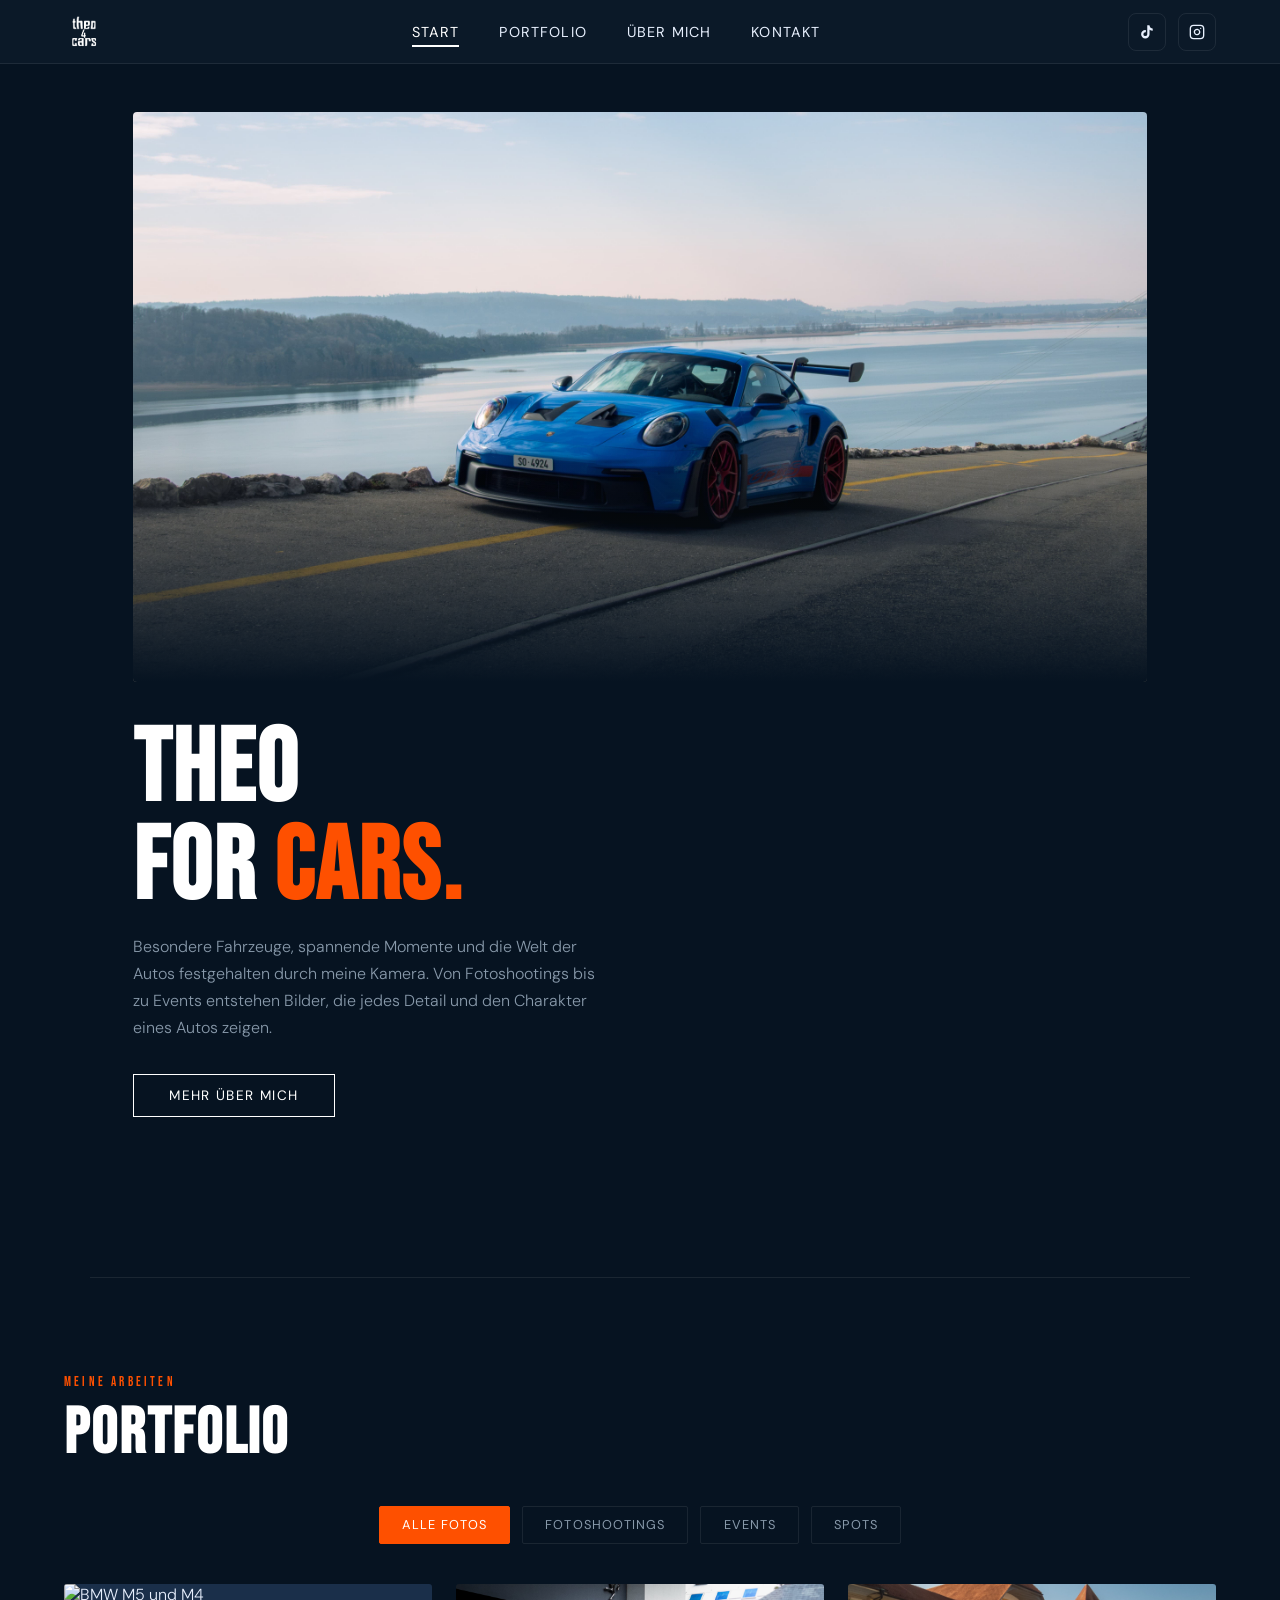
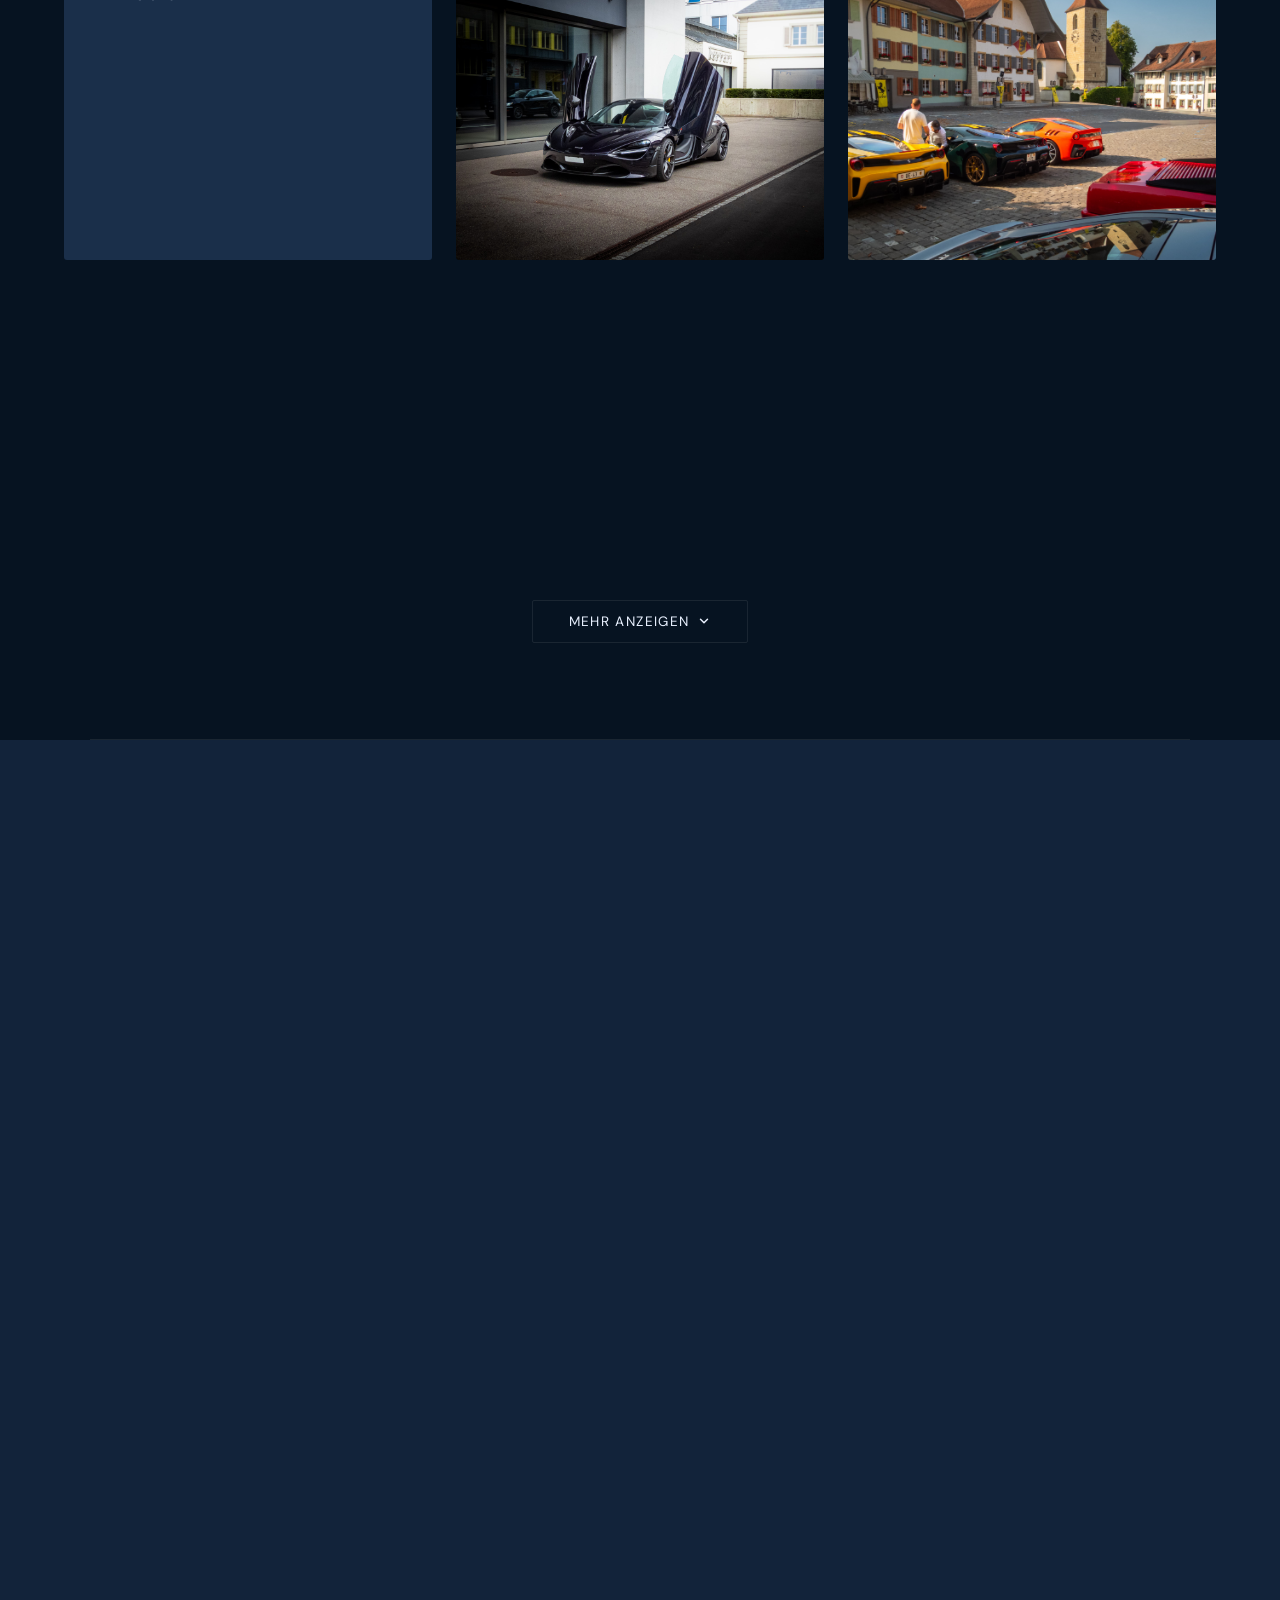
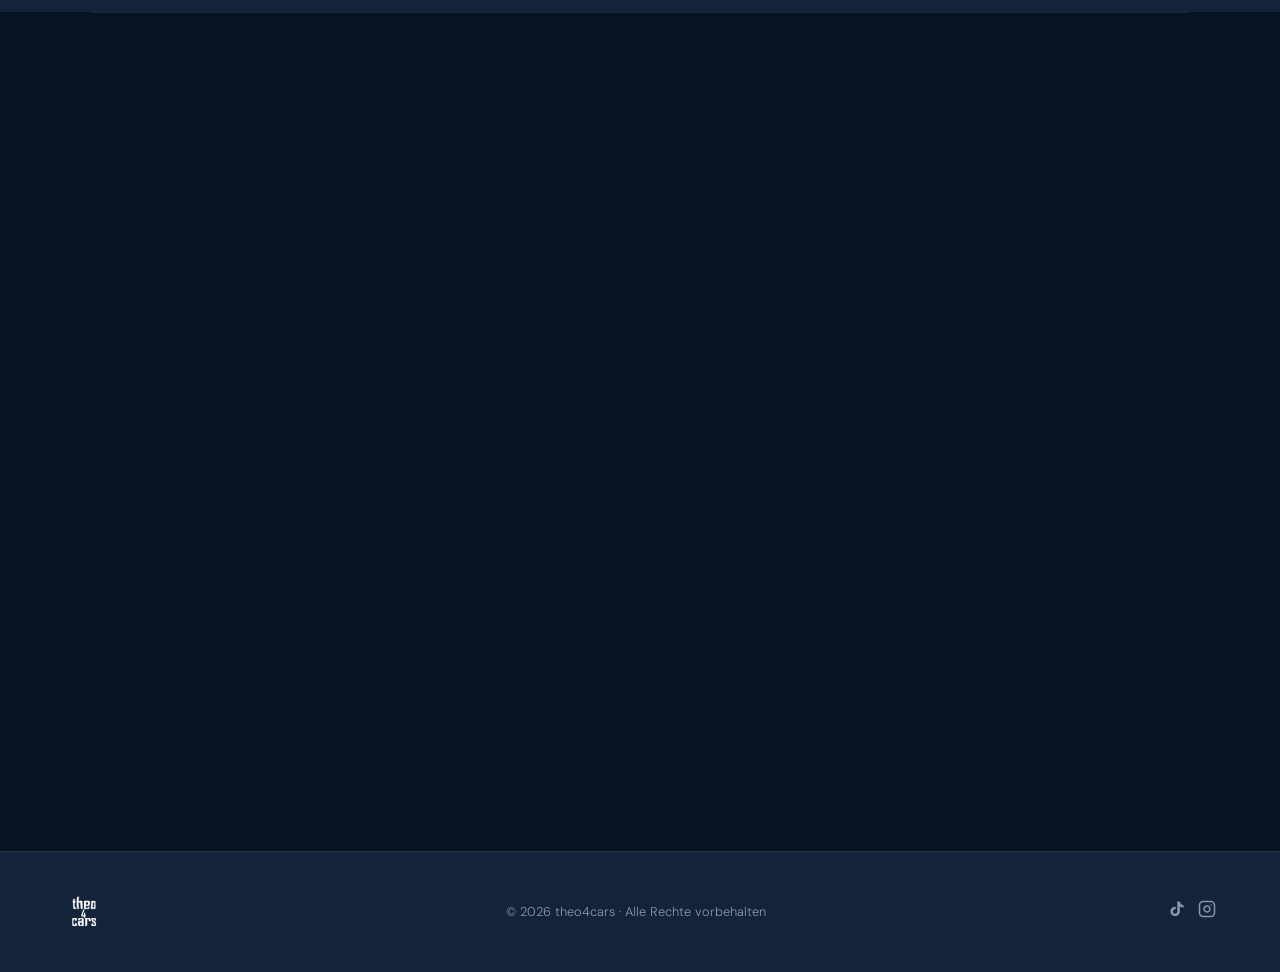
==== commit 325e5003: "Add files via upload" ====
--- a/test.html
+++ b/test.html
@@ -954,7 +954,7 @@
       <div class="about-stats">
         
         <div class="stat-item">
-          <div class="stat-number">10+</div>
+          <div class="stat-number">5+</div>
           <div class="stat-label">Shootings</div>
         </div>
         <div class="stat-item">
@@ -962,7 +962,7 @@
           <div class="stat-label">Events</div>
         </div>
         <div class="stat-item">
-          <div class="stat-number">5k+</div>
+          <div class="stat-number">4k+</div>
           <div class="stat-label">Followers</div>
         </div>
       </div>
